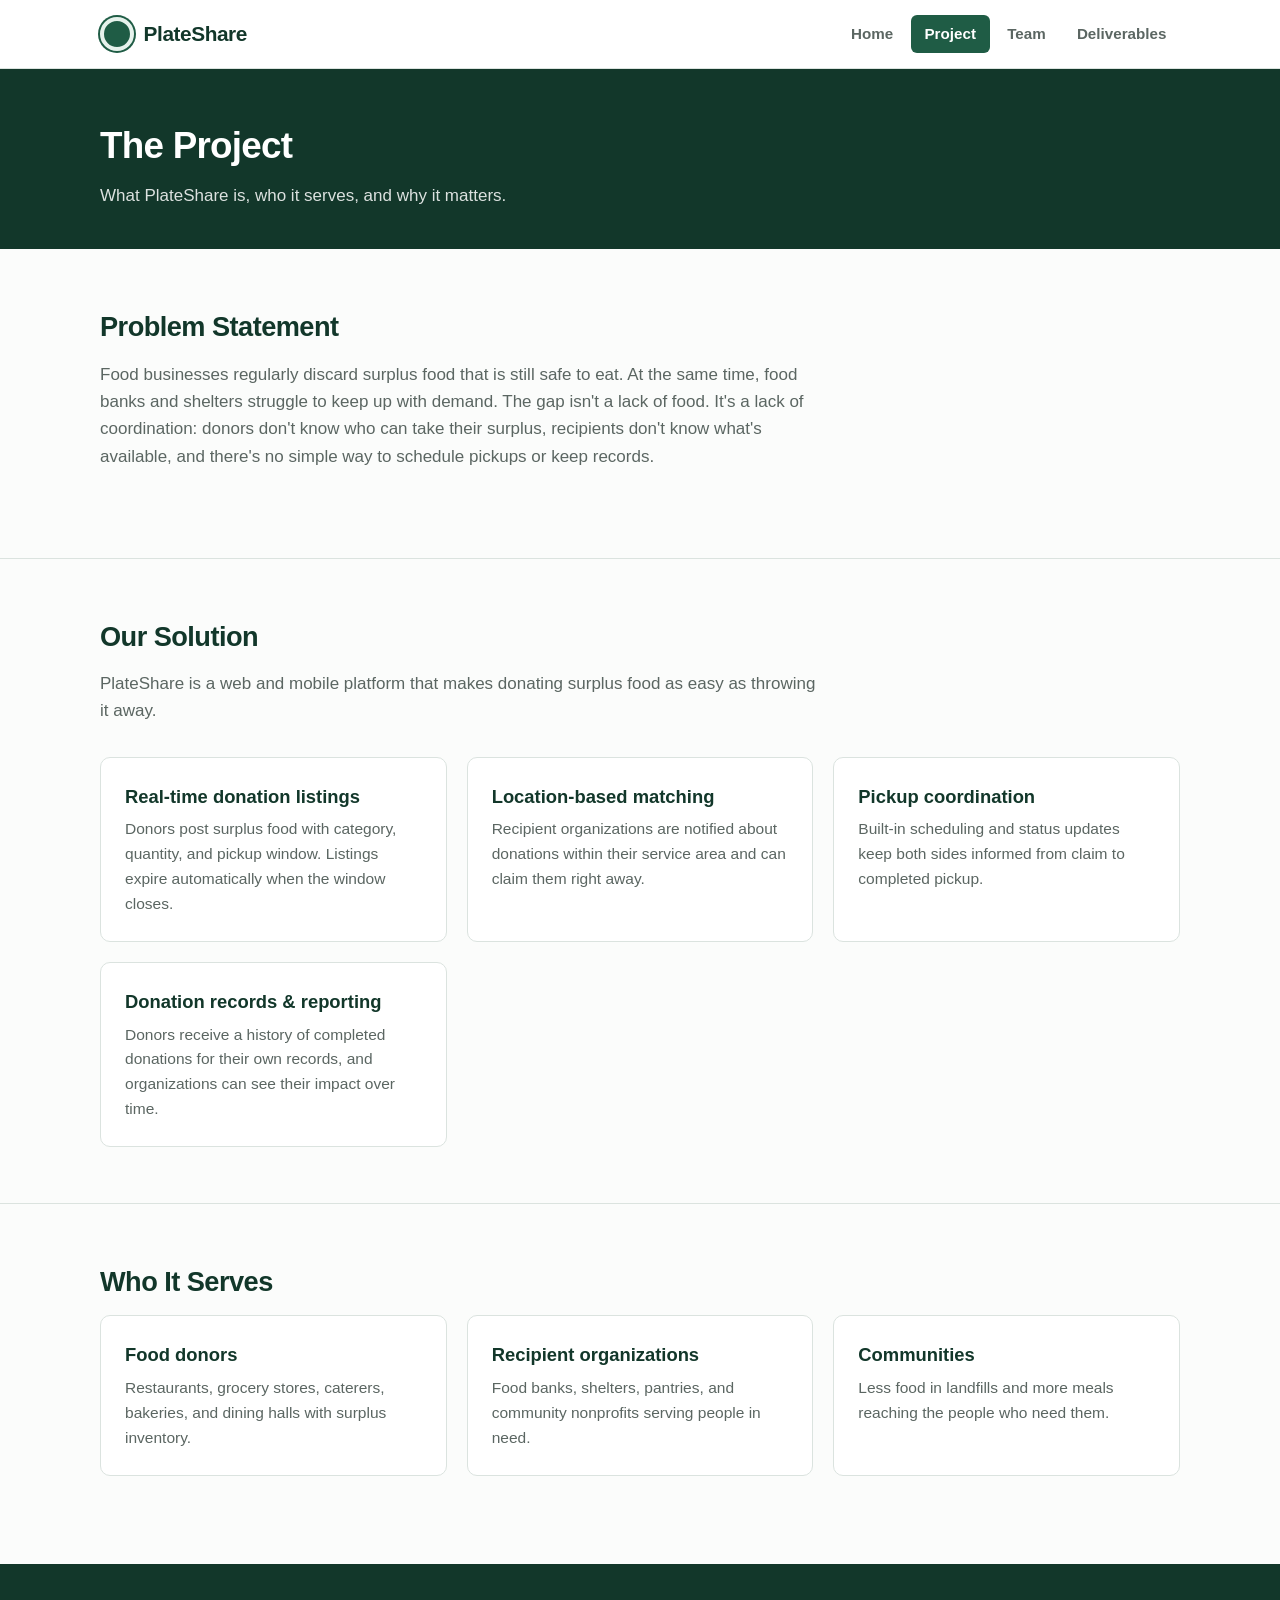
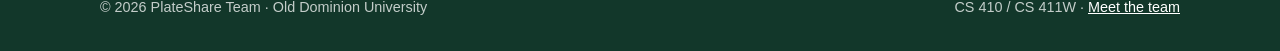
==== about.html @ 68a52cff "Add files via upload" ====
<!DOCTYPE html>
<html lang="en">
<head>
  <meta charset="UTF-8">
  <meta name="viewport" content="width=device-width, initial-scale=1.0">
  <title>Project | PlateShare</title>
  <link rel="stylesheet" href="css/style.css">
</head>
<body>

  <header class="site-header">
    <div class="container">
      <a class="brand" href="index.html"><span class="brand-mark"></span>PlateShare</a>
      <ul class="nav">
        <li><a href="index.html">Home</a></li>
        <li><a class="active" href="about.html">Project</a></li>
        <li><a href="team.html">Team</a></li>
        <li><a href="deliverables.html">Deliverables</a></li>
      </ul>
    </div>
  </header>

  <main>
    <div class="page-header">
      <div class="container">
        <h1>The Project</h1>
        <p>What PlateShare is, who it serves, and why it matters.</p>
      </div>
    </div>

    <section>
      <div class="container">
        <h2>Problem Statement</h2>
        <p class="lead">Food businesses regularly discard surplus food that is still safe to eat. At the same time, food banks and shelters struggle to keep up with demand. The gap isn't a lack of food. It's a lack of coordination: donors don't know who can take their surplus, recipients don't know what's available, and there's no simple way to schedule pickups or keep records.</p>
      </div>
    </section>

    <section>
      <div class="container">
        <h2>Our Solution</h2>
        <p class="lead">PlateShare is a web and mobile platform that makes donating surplus food as easy as throwing it away.</p>
        <div class="grid grid-2">
          <div class="card">
            <h3>Real-time donation listings</h3>
            <p>Donors post surplus food with category, quantity, and pickup window. Listings expire automatically when the window closes.</p>
          </div>
          <div class="card">
            <h3>Location-based matching</h3>
            <p>Recipient organizations are notified about donations within their service area and can claim them right away.</p>
          </div>
          <div class="card">
            <h3>Pickup coordination</h3>
            <p>Built-in scheduling and status updates keep both sides informed from claim to completed pickup.</p>
          </div>
          <div class="card">
            <h3>Donation records &amp; reporting</h3>
            <p>Donors receive a history of completed donations for their own records, and organizations can see their impact over time.</p>
          </div>
        </div>
      </div>
    </section>

    <section>
      <div class="container">
        <h2>Who It Serves</h2>
        <div class="grid grid-3">
          <div class="card">
            <h3>Food donors</h3>
            <p>Restaurants, grocery stores, caterers, bakeries, and dining halls with surplus inventory.</p>
          </div>
          <div class="card">
            <h3>Recipient organizations</h3>
            <p>Food banks, shelters, pantries, and community nonprofits serving people in need.</p>
          </div>
          <div class="card">
            <h3>Communities</h3>
            <p>Less food in landfills and more meals reaching the people who need them.</p>
          </div>
        </div>
      </div>
    </section>
  </main>

  <footer class="site-footer">
    <div class="container">
      <span>&copy; 2026 PlateShare Team · Old Dominion University</span>
      <span>CS 410 / CS 411W · <a href="team.html">Meet the team</a></span>
    </div>
  </footer>

</body>
</html>
---- css/style.css ----
/* PlateShare — CS 410 / CS 411W Team Website */

:root {
  --green-900: #12372a;
  --green-700: #1f5c45;
  --green-500: #2f8a63;
  --green-100: #e6f2ec;
  --amber: #e8a33d;
  --ink: #1d2421;
  --muted: #5b6662;
  --line: #dbe3df;
  --bg: #fbfcfb;
  --white: #ffffff;
  --radius: 10px;
  --max: 1080px;
  --font: "Inter", -apple-system, BlinkMacSystemFont, "Segoe UI", Roboto, Helvetica, Arial, sans-serif;
}

* { box-sizing: border-box; margin: 0; padding: 0; }

html { scroll-behavior: smooth; }

body {
  font-family: var(--font);
  color: var(--ink);
  background: var(--bg);
  line-height: 1.6;
  font-size: 17px;
}

a { color: var(--green-700); }
a:hover { color: var(--green-500); }

.container { width: 90%; max-width: var(--max); margin: 0 auto; }

/* ---------- Header / Nav ---------- */
.site-header {
  background: var(--white);
  border-bottom: 1px solid var(--line);
  position: sticky;
  top: 0;
  z-index: 10;
}
.site-header .container {
  display: flex;
  align-items: center;
  justify-content: space-between;
  min-height: 68px;
  flex-wrap: wrap;
  gap: 0.5rem;
}
.brand {
  display: flex;
  align-items: center;
  gap: 0.6rem;
  text-decoration: none;
  color: var(--green-900);
  font-weight: 800;
  font-size: 1.3rem;
  letter-spacing: -0.02em;
}
.brand-mark {
  width: 34px; height: 34px;
  border-radius: 50%;
  background: var(--green-700);
  border: 4px solid var(--green-100);
  box-shadow: 0 0 0 2px var(--green-700);
}
.nav { display: flex; gap: 0.25rem; flex-wrap: wrap; list-style: none; }
.nav a {
  display: block;
  padding: 0.45rem 0.85rem;
  border-radius: 6px;
  text-decoration: none;
  color: var(--muted);
  font-weight: 600;
  font-size: 0.95rem;
}
.nav a:hover { background: var(--green-100); color: var(--green-900); }
.nav a.active { background: var(--green-700); color: var(--white); }

/* ---------- Hero ---------- */
.hero {
  background: linear-gradient(135deg, var(--green-900), var(--green-700));
  color: var(--white);
  padding: 5rem 0 4.5rem;
}
.hero .eyebrow {
  text-transform: uppercase;
  letter-spacing: 0.12em;
  font-size: 0.8rem;
  font-weight: 700;
  color: var(--amber);
}
.hero h1 {
  font-size: clamp(2.2rem, 5vw, 3.4rem);
  line-height: 1.1;
  margin: 0.6rem 0 1rem;
  letter-spacing: -0.03em;
}
.hero p { max-width: 640px; font-size: 1.15rem; opacity: 0.92; }
.hero .actions { margin-top: 2rem; display: flex; gap: 0.75rem; flex-wrap: wrap; }

.btn {
  display: inline-block;
  padding: 0.75rem 1.3rem;
  border-radius: 8px;
  font-weight: 700;
  text-decoration: none;
  font-size: 0.95rem;
}
.btn-primary { background: var(--amber); color: var(--green-900); }
.btn-primary:hover { background: #f0b65a; color: var(--green-900); }
.btn-ghost { border: 2px solid rgba(255,255,255,0.6); color: var(--white); }
.btn-ghost:hover { background: rgba(255,255,255,0.1); color: var(--white); }

/* ---------- Page header (inner pages) ---------- */
.page-header {
  background: var(--green-900);
  color: var(--white);
  padding: 3rem 0 2.5rem;
}
.page-header h1 { font-size: 2.3rem; letter-spacing: -0.02em; }
.page-header p { opacity: 0.85; margin-top: 0.4rem; max-width: 640px; }

/* ---------- Sections ---------- */
section { padding: 3.5rem 0; }
section + section { border-top: 1px solid var(--line); }
h2 {
  font-size: 1.7rem;
  color: var(--green-900);
  letter-spacing: -0.02em;
  margin-bottom: 0.75rem;
}
h3 { font-size: 1.15rem; color: var(--green-900); margin-bottom: 0.4rem; }
.lead { color: var(--muted); max-width: 720px; margin-bottom: 2rem; }
p + p { margin-top: 0.9rem; }

/* ---------- Grid / Cards ---------- */
.grid { display: grid; gap: 1.25rem; }
.grid-3 { grid-template-columns: repeat(auto-fit, minmax(240px, 1fr)); }
.grid-2 { grid-template-columns: repeat(auto-fit, minmax(300px, 1fr)); }

.card {
  background: var(--white);
  border: 1px solid var(--line);
  border-radius: var(--radius);
  padding: 1.5rem;
}
.card .num {
  font-weight: 800;
  color: var(--green-500);
  font-size: 0.85rem;
  letter-spacing: 0.08em;
}
.card p { color: var(--muted); font-size: 0.97rem; }

/* ---------- Team ---------- */
.member { text-align: center; }
.avatar {
  width: 96px; height: 96px;
  margin: 0 auto 1rem;
  border-radius: 50%;
  background: var(--green-100);
  color: var(--green-700);
  display: flex; align-items: center; justify-content: center;
  font-weight: 800;
  font-size: 1.6rem;
  object-fit: cover;
}
.member .role {
  color: var(--green-500);
  font-weight: 600;
  font-size: 0.9rem;
  margin-bottom: 0.6rem;
}
.member .links { margin-top: 0.8rem; font-size: 0.9rem; }
.member .links a { margin: 0 0.35rem; }

/* ---------- Deliverables table ---------- */
.table-wrap { overflow-x: auto; }
table {
  width: 100%;
  border-collapse: collapse;
  background: var(--white);
  border: 1px solid var(--line);
  border-radius: var(--radius);
  overflow: hidden;
  font-size: 0.97rem;
}
th, td { text-align: left; padding: 0.85rem 1rem; border-bottom: 1px solid var(--line); }
th { background: var(--green-100); color: var(--green-900); font-weight: 700; }
tr:last-child td { border-bottom: none; }

.badge {
  display: inline-block;
  padding: 0.15rem 0.6rem;
  border-radius: 999px;
  font-size: 0.8rem;
  font-weight: 700;
}
.badge-done { background: var(--green-100); color: var(--green-700); }
.badge-progress { background: #fdf1dc; color: #9a6411; }
.badge-upcoming { background: #eef0ef; color: var(--muted); }

/* ---------- Footer ---------- */
.site-footer {
  background: var(--green-900);
  color: rgba(255,255,255,0.75);
  padding: 2rem 0;
  font-size: 0.9rem;
  margin-top: 2rem;
}
.site-footer .container {
  display: flex;
  justify-content: space-between;
  flex-wrap: wrap;
  gap: 0.5rem;
}
.site-footer a { color: var(--white); }

@media (max-width: 640px) {
  .site-header .container { padding: 0.75rem 0; }
  .hero { padding: 3.5rem 0 3rem; }
}
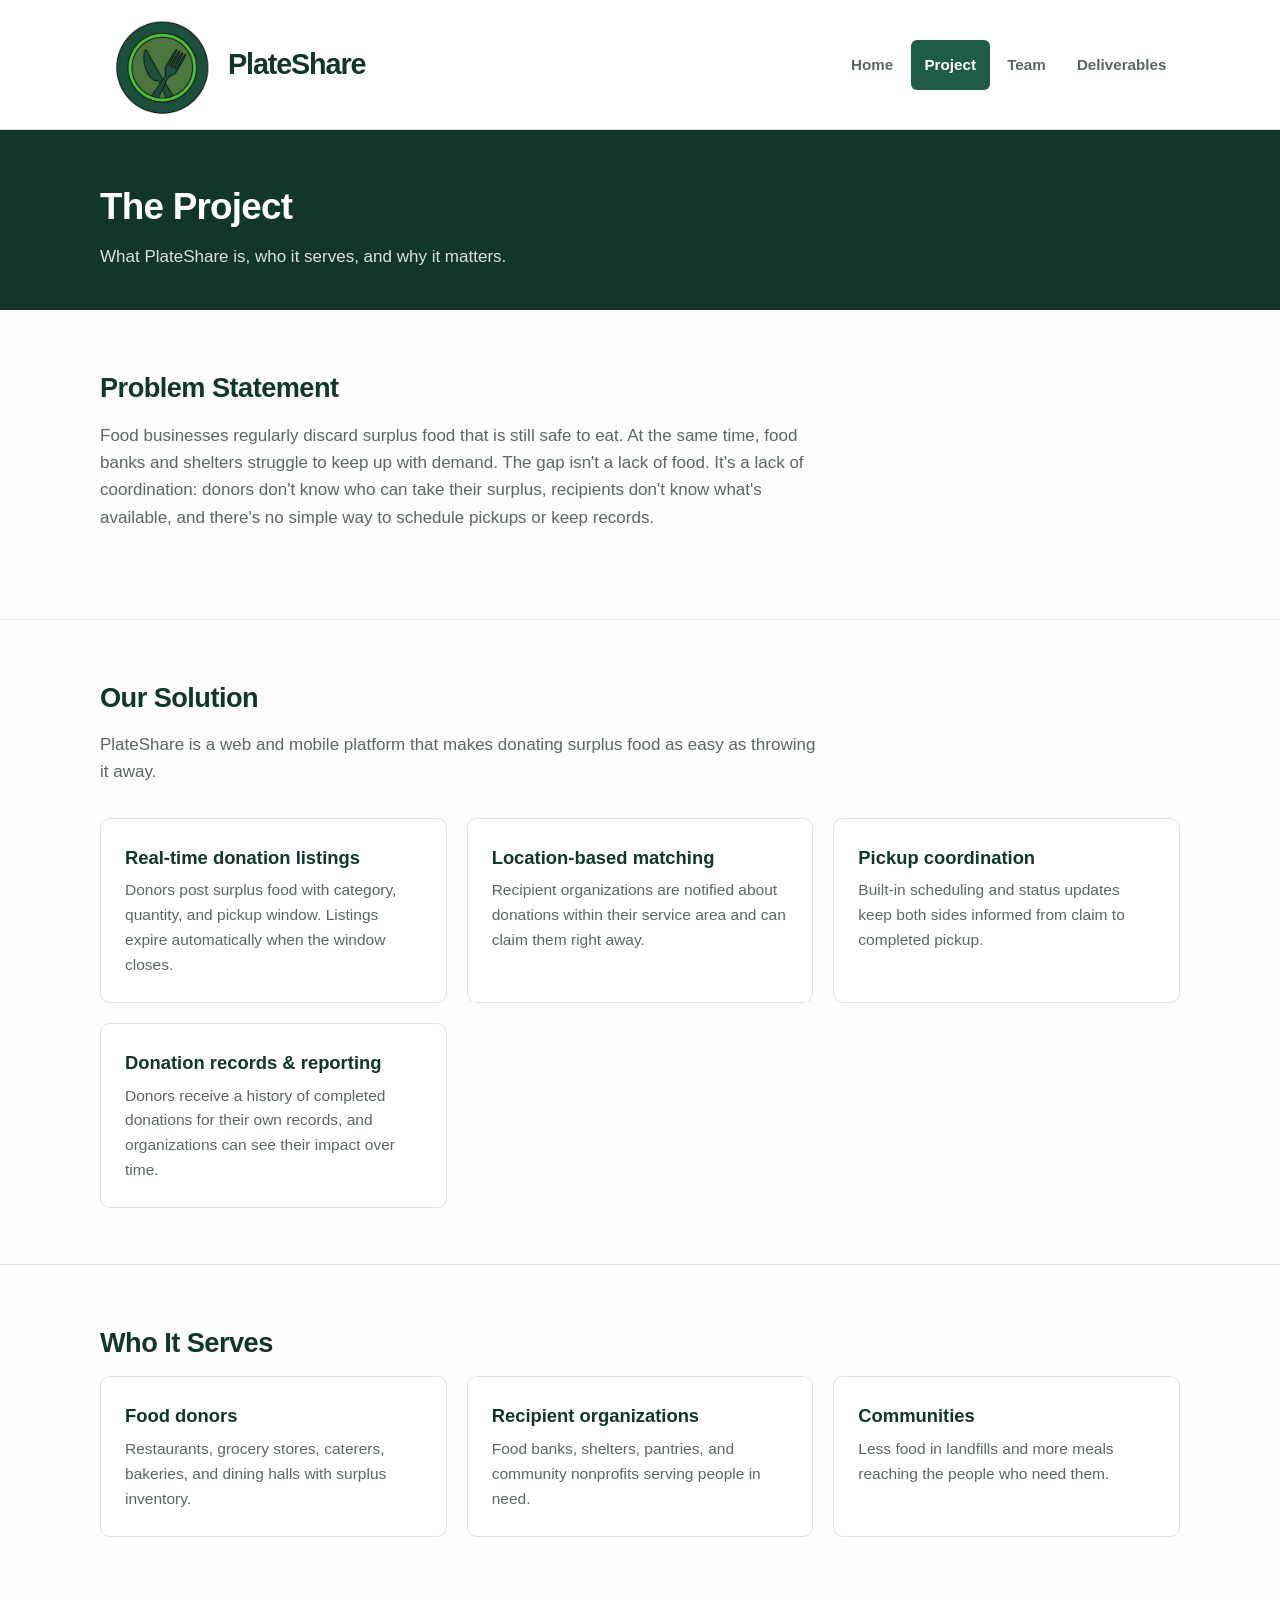
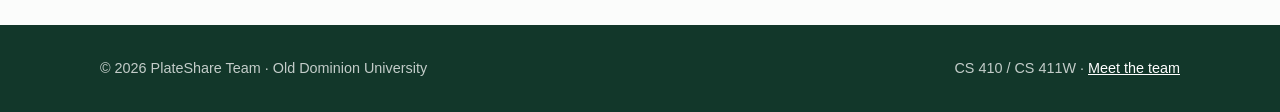
==== commit 20c82545: "Made logo icon for website (took like 5 min in ms paint so feel free to change) and remade website h" ====
--- a/about.html
+++ b/about.html
@@ -9,16 +9,22 @@
 <body>
 
   <header class="site-header">
-    <div class="container">
-      <a class="brand" href="index.html"><span class="brand-mark"></span>PlateShare</a>
-      <ul class="nav">
-        <li><a href="index.html">Home</a></li>
-        <li><a class="active" href="about.html">Project</a></li>
-        <li><a href="team.html">Team</a></li>
-        <li><a href="deliverables.html">Deliverables</a></li>
-      </ul>
-    </div>
-  </header>
+  <div class="container">
+    <a class="brand" href="index.html">
+      <span class="brand-image">
+        <img src="images/platesharelogoWIP.png" alt="">
+      </span>
+      <span>PlateShare</span>
+    </a>
+
+    <ul class="nav">
+      <li><a href="index.html">Home</a></li>
+      <li><a class="active" href="about.html">Project</a></li>
+      <li><a href="team.html">Team</a></li>
+      <li><a href="deliverables.html">Deliverables</a></li>
+    </ul>
+  </div>
+</header>
 
   <main>
     <div class="page-header">
--- a/css/style.css
+++ b/css/style.css
@@ -33,6 +33,7 @@
 
 .container { width: 90%; max-width: var(--max); margin: 0 auto; }
 
+
 /* ---------- Header / Nav ---------- */
 .site-header {
   background: var(--white);
@@ -40,44 +41,104 @@
   position: sticky;
   top: 0;
   z-index: 10;
-}
+  height: 130px;
+}
+
 .site-header .container {
   display: flex;
   align-items: center;
   justify-content: space-between;
-  min-height: 68px;
-  flex-wrap: wrap;
-  gap: 0.5rem;
-}
+  height: 100%;
+  flex-wrap: nowrap;
+  gap: 1rem;
+}
+
 .brand {
   display: flex;
   align-items: center;
-  gap: 0.6rem;
+  gap: 0rem;
   text-decoration: none;
   color: var(--green-900);
   font-weight: 800;
-  font-size: 1.3rem;
-  letter-spacing: -0.02em;
-}
-.brand-mark {
-  width: 34px; height: 34px;
-  border-radius: 50%;
-  background: var(--green-700);
-  border: 4px solid var(--green-100);
-  box-shadow: 0 0 0 2px var(--green-700);
-}
-.nav { display: flex; gap: 0.25rem; flex-wrap: wrap; list-style: none; }
+  font-size: 1.8rem;
+  letter-spacing: -0.04em;
+  flex-shrink: 0;
+  white-space: nowrap;
+}
+
+.brand-logo {
+  width: 128px;
+  height: 128px;
+  object-fit: contain;
+  display: block;
+  flex-shrink: 0;
+  margin: 0;
+}
+
+.brand-image {
+  width: 128px;
+  height: 128px;
+  overflow: hidden;
+  display: block;
+  flex-shrink: 0;
+  position: relative;
+}
+
+.brand-image img {
+  width: 150%;
+  height: 150%;
+  object-fit: contain;
+  position: absolute;
+  left: -20%;
+  top: -22%;
+}
+
+
+.nav {
+  display: flex;
+  align-items: center;
+  justify-content: center;
+  gap: 0.25rem;
+  flex-wrap: nowrap;
+  list-style: none;
+  margin: 0;
+  padding: 0;
+}
+
+.nav li {
+  display: flex;
+  align-items: center;
+  margin: 0;
+  padding: 0;
+}
+
 .nav a {
-  display: block;
-  padding: 0.45rem 0.85rem;
+  display: flex;
+  align-items: center;
+  justify-content: center;
+  height: 50px;
+  padding: 0 0.85rem;
+  box-sizing: border-box;
+  line-height: 1;
   border-radius: 6px;
   text-decoration: none;
   color: var(--muted);
   font-weight: 600;
   font-size: 0.95rem;
-}
-.nav a:hover { background: var(--green-100); color: var(--green-900); }
-.nav a.active { background: var(--green-700); color: var(--white); }
+  white-space: nowrap;
+}
+
+.nav a:hover {
+  background: var(--green-100);
+  color: var(--green-900);
+}
+
+.nav a.active {
+  background: var(--green-700);
+  color: var(--white);
+}
+
+
 
 /* ---------- Hero ---------- */
 .hero {
@@ -167,6 +228,14 @@
   font-weight: 800;
   font-size: 1.6rem;
   object-fit: cover;
+  overflow: hidden;
+}
+.avatar img {
+    width: 100%;
+    height: 100%;
+    object-fit: cover;
+    display: block;
+    object-position: center 20%;
 }
 .member .role {
   color: var(--green-500);
@@ -220,6 +289,26 @@
 .site-footer a { color: var(--white); }
 
 @media (max-width: 640px) {
-  .site-header .container { padding: 0.75rem 0; }
-  .hero { padding: 3.5rem 0 3rem; }
-}
+  .site-header {
+    height: auto;
+  }
+
+  .site-header .container {
+    padding: 0.75rem 0;
+    flex-wrap: wrap;
+    justify-content: center;
+  }
+
+  .brand-logo {
+    width: 100px;
+    height: 100px;
+  }
+
+  .nav {
+    justify-content: center;
+  }
+
+  .hero {
+    padding: 3.5rem 0 3rem;
+  }
+}
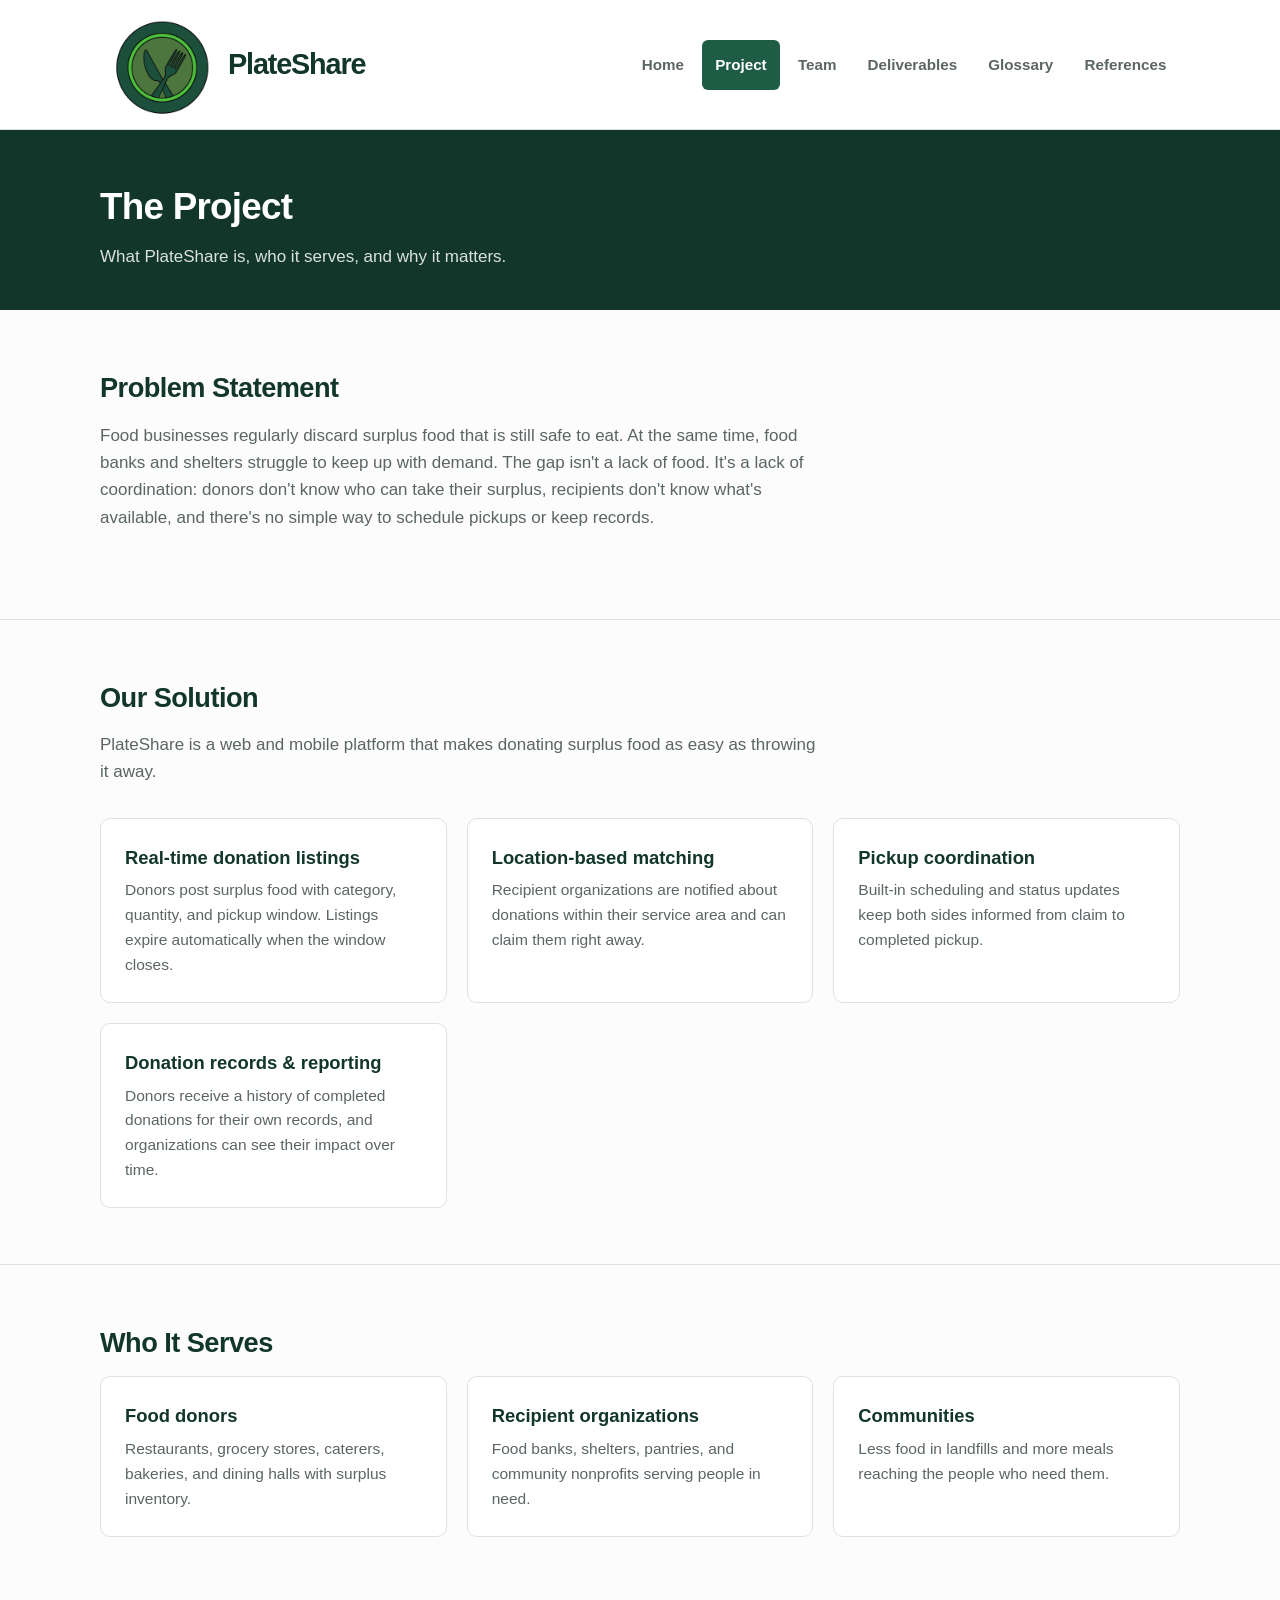
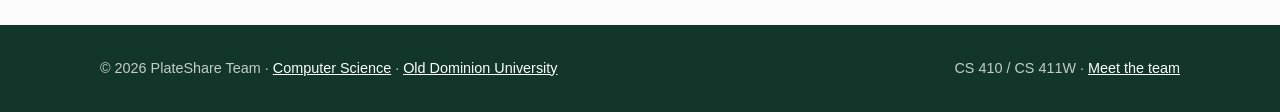
==== commit df9d146b: "Added glossary and references WIP pages, added links to ODU/CS, and replaced feasibility presentatio" ====
--- a/about.html
+++ b/about.html
@@ -8,7 +8,7 @@
 </head>
 <body>
 
-  <header class="site-header">
+<header class="site-header">
   <div class="container">
     <a class="brand" href="index.html">
       <span class="brand-image">
@@ -22,6 +22,8 @@
       <li><a class="active" href="about.html">Project</a></li>
       <li><a href="team.html">Team</a></li>
       <li><a href="deliverables.html">Deliverables</a></li>
+      <li><a href="glossary.html">Glossary</a></li>
+      <li><a href="references.html">References</a></li>
     </ul>
   </div>
 </header>
@@ -89,7 +91,7 @@
 
   <footer class="site-footer">
     <div class="container">
-      <span>&copy; 2026 PlateShare Team · Old Dominion University</span>
+      <span>&copy; 2026 PlateShare Team · <a href= "https://www.odu.edu/computer-science">Computer Science</a> · <a href="https://www.odu.edu/">Old Dominion University</a></span>
       <span>CS 410 / CS 411W · <a href="team.html">Meet the team</a></span>
     </div>
   </footer>
--- a/css/style.css
+++ b/css/style.css
@@ -31,7 +31,11 @@
 a { color: var(--green-700); }
 a:hover { color: var(--green-500); }
 
-.container { width: 90%; max-width: var(--max); margin: 0 auto; }
+.container {
+  width: 90%;
+  max-width: var(--max);
+  margin: 0 auto;
+}
 
 
 /* ---------- Header / Nav ---------- */
@@ -97,11 +101,11 @@
 .nav {
   display: flex;
   align-items: center;
-  justify-content: center;
+  justify-content: flex-end;
   gap: 0.25rem;
   flex-wrap: nowrap;
   list-style: none;
-  margin: 0;
+  margin-left: auto;
   padding: 0;
 }
 
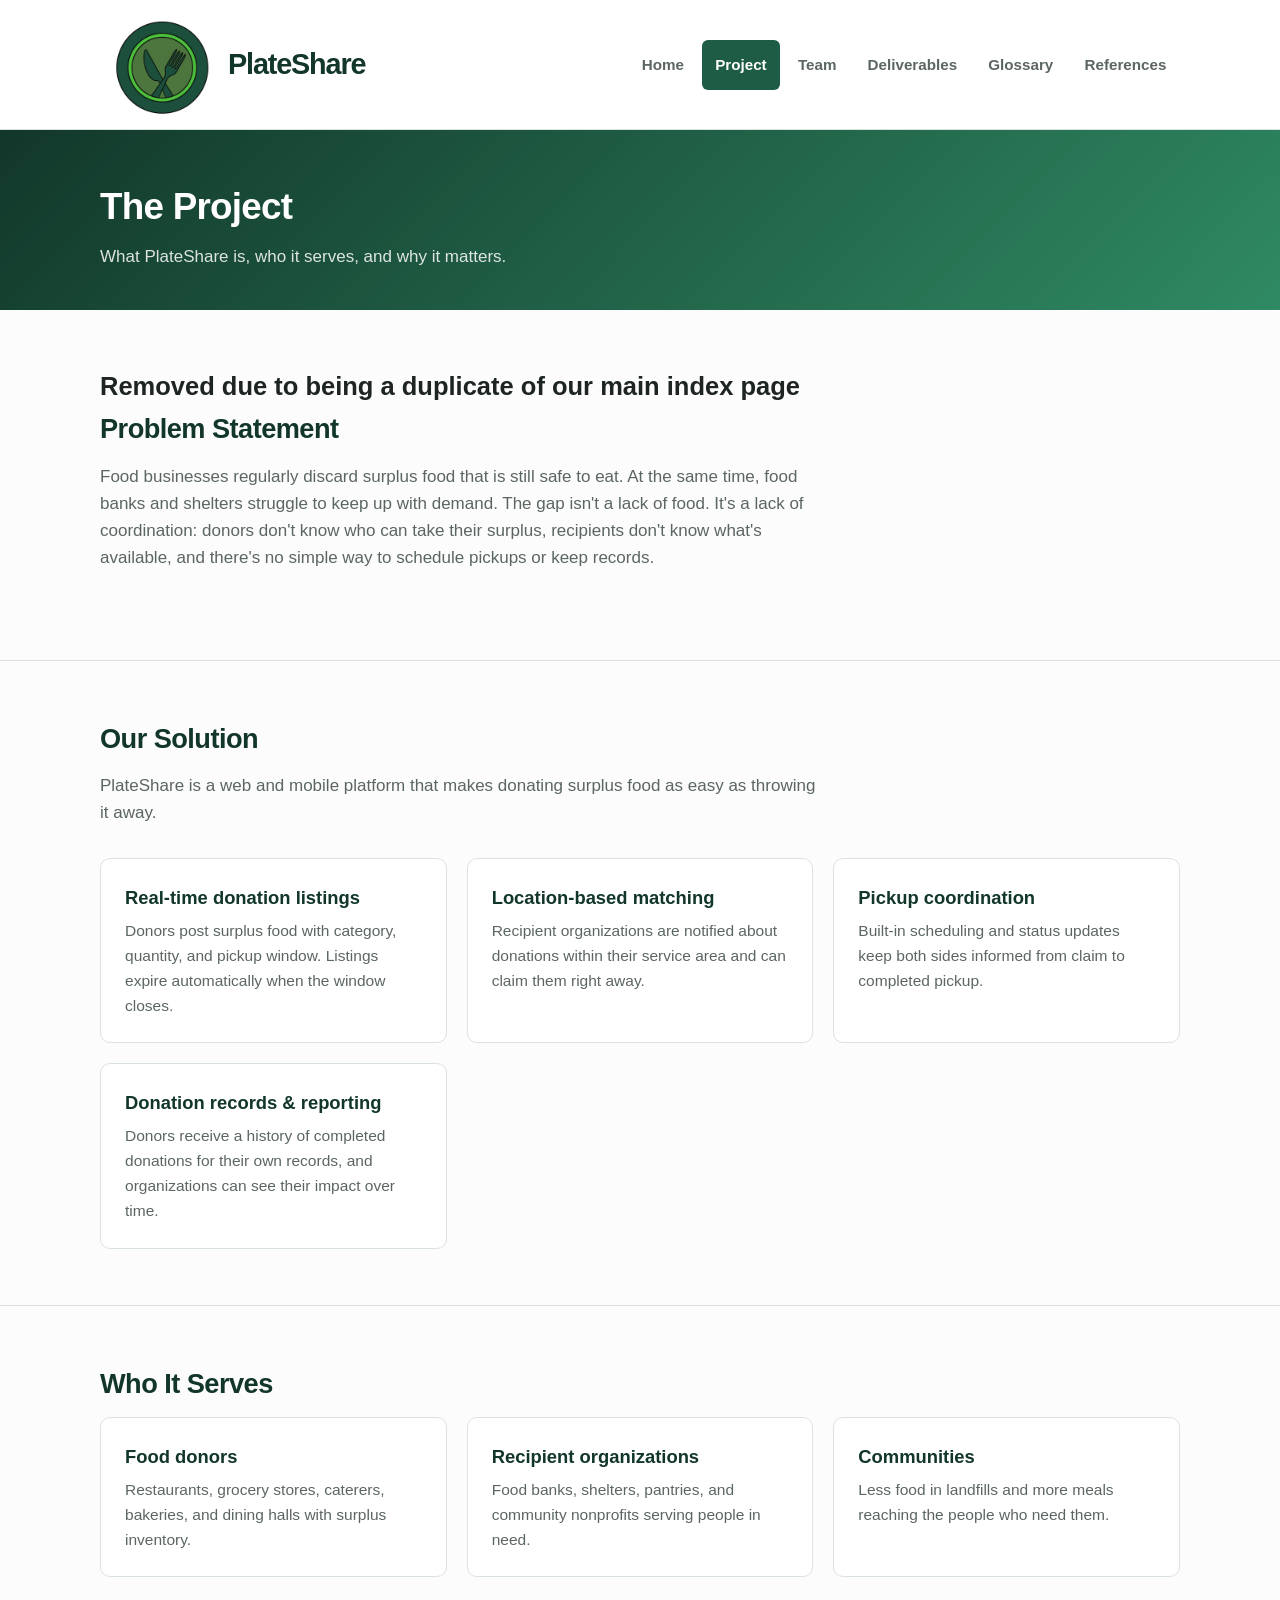
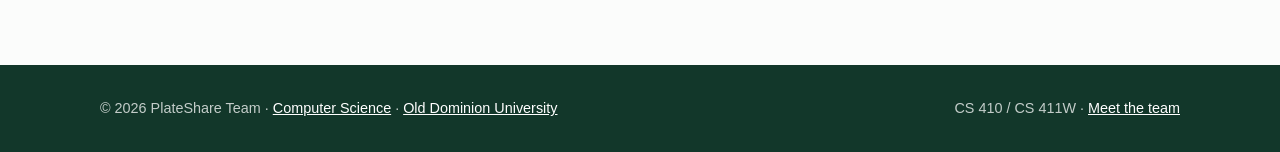
==== commit 59d0b021: "Changed main page to use JS buttons + fixes throughout" ====
--- a/about.html
+++ b/about.html
@@ -38,6 +38,7 @@
 
     <section>
       <div class="container">
+        <h1>Removed due to being a duplicate of our main index page</h1>
         <h2>Problem Statement</h2>
         <p class="lead">Food businesses regularly discard surplus food that is still safe to eat. At the same time, food banks and shelters struggle to keep up with demand. The gap isn't a lack of food. It's a lack of coordination: donors don't know who can take their surplus, recipients don't know what's available, and there's no simple way to schedule pickups or keep records.</p>
       </div>
--- a/css/style.css
+++ b/css/style.css
@@ -146,7 +146,7 @@
 
 /* ---------- Hero ---------- */
 .hero {
-  background: linear-gradient(135deg, var(--green-900), var(--green-700));
+  background: linear-gradient(135deg, var(--green-900), var(--green-500));
   color: var(--white);
   padding: 5rem 0 4.5rem;
 }
@@ -181,7 +181,7 @@
 
 /* ---------- Page header (inner pages) ---------- */
 .page-header {
-  background: var(--green-900);
+  background: linear-gradient(135deg, var(--green-900), var(--green-500));
   color: var(--white);
   padding: 3rem 0 2.5rem;
 }
@@ -260,6 +260,7 @@
   border-radius: var(--radius);
   overflow: hidden;
   font-size: 0.97rem;
+  color: var(--muted)
 }
 th, td { text-align: left; padding: 0.85rem 1rem; border-bottom: 1px solid var(--line); }
 th { background: var(--green-100); color: var(--green-900); font-weight: 700; }
@@ -275,6 +276,72 @@
 .badge-done { background: var(--green-100); color: var(--green-700); }
 .badge-progress { background: #fdf1dc; color: #9a6411; }
 .badge-upcoming { background: #eef0ef; color: var(--muted); }
+
+
+/* ---------- Glossary ---------- */
+.glossary {
+  margin: 2rem 0;
+}
+
+.glossary dt {
+  font-size: 1.15rem;
+  font-weight: 700;
+  color: var(--green-900);
+  margin-top: 1.5rem;
+  margin-bottom: 0.5rem;
+}
+
+.glossary dd {
+  color: var(--muted);
+  margin-left: 0;
+  margin-bottom: 1rem;
+  padding-bottom: 1rem;
+  line-height: 1.7;
+  border-bottom: 1px solid var(--line);
+}
+
+.glossary dd:last-child {
+  border-bottom: none;
+}
+
+/* ---------- References ---------- */
+.references {
+  padding-left: 1.75rem;
+  margin-top: 1rem;
+  margin-bottom: 2rem;
+}
+
+.references li {
+  color: var(--muted);
+  padding-left: 0.5rem;
+  padding-bottom: 1rem;
+  margin-bottom: 1rem;
+  line-height: 1.7;
+  border-bottom: 1px solid var(--line);
+}
+
+.references li:last-child {
+  border-bottom: none;
+}
+
+.references a {
+  display: inline-block;
+  color: var(--green-700);
+  margin-top: 0.4rem;
+  font-weight: 600;
+  text-decoration: underline;
+  overflow-wrap: anywhere;
+}
+
+.references a:hover {
+  color: var(--green-500);
+  text-decoration: none;
+}
+
+.references em {
+  font-style: italic;
+}
+
 
 /* ---------- Footer ---------- */
 .site-footer {
@@ -292,6 +359,8 @@
 }
 .site-footer a { color: var(--white); }
 
+
+/* ---------- Mobile Responsiveness ---------- */
 @media (max-width: 640px) {
   .site-header {
     height: auto;
@@ -315,4 +384,146 @@
   .hero {
     padding: 3.5rem 0 3rem;
   }
-}+
+  .glossary dt {
+    font-size: 1.05rem;
+  }
+
+  .glossary dd {
+    line-height: 1.6;
+  }
+
+  .references {
+    padding-left: 1.25rem;
+  }
+
+  .references li {
+    padding-left: 0.25rem;
+  }
+}
+
+
+/* ---------- Tab Buttons ---------- */
+/* Background surrounding all the buttons */
+.tab-bar {
+  width: fit-content;
+  max-width: calc(100% - 2rem);
+  margin: 1rem auto 2rem;
+  padding: 0.4rem;
+  background: #f0f4f1;
+  border: 1px solid #e1eae4;
+  border-radius: 14px;
+}
+
+.tab-content {
+  display: none;
+}
+
+.tab-content.active {
+  display: block;
+}
+
+.tab-buttons {
+  display: flex;
+  flex-wrap: wrap;
+  gap: 0.35rem;
+  padding: 0.4rem;
+  background: transparent;
+  border-radius: 12px;
+  width: fit-content;
+  margin: 0 auto;
+  justify-content: center;
+}
+
+.tab-buttons .container {
+  justify-content: center;
+}
+
+/* Removes the border at the top of sections for pages that use button tabs*/
+.tab-buttons section + section {
+  border-top: none;
+}
+
+.tab-buttons button {
+  padding: 0.8rem 1.2rem;
+  border: none;
+  border-radius: 9px;
+  background: transparent;
+  color: var(--green-900);
+  font-weight: 600;
+  font-size: 0.95rem;
+  cursor: pointer;
+  transition: background 0.2s ease, color 0.2s ease;
+}
+
+/* Unselected button - normal */
+.tab-buttons button:not(.active) {
+  background: transparent;
+  color: var(--green-900);
+}
+
+/* Unselected buttno - hovered */
+.tab-buttons button:not(.active):hover {
+  background: #dceae2;
+}
+
+/* selected button - normal */
+.tab-buttons button.active {
+  background: var(--green-700);
+  color: white;
+}
+
+/* selected button - hovered */
+.tab-buttons button.active:hover {
+  background: #2a6f52; 
+  /*color: var(--green-900);*/
+}
+
+/* ---------- Presentations pages ---------- */
+
+.deck {
+      margin-top: 2.5rem;
+    }
+
+    .deck-meta {
+      display: flex;
+      flex-wrap: wrap;
+      justify-content: space-between;
+      align-items: baseline;
+      gap: .5rem;
+      margin-bottom: .75rem;
+    }
+
+    .deck-meta h3 {
+      margin: 0;
+    }
+
+    .deck-meta a {
+      white-space: nowrap;
+    }
+
+    .deck-frame {
+      position: relative;
+      width: 100%;
+      aspect-ratio: 16 / 9;
+      max-height: 80vh;
+      border: 1px solid #e5e7eb;
+      border-radius: 12px;
+      overflow: hidden;
+      background: #f4f5f7;
+      box-shadow: 0 6px 18px rgba(0, 0, 0, 0.06);
+    }
+
+    .deck-frame iframe {
+      position: absolute;
+      inset: 0;
+      width: 100%;
+      height: 100%;
+      border: 0;
+    }
+
+    .deck-note {
+      margin-top: .5rem;
+      font-size: .9rem;
+      color: #6b7280;
+    }
